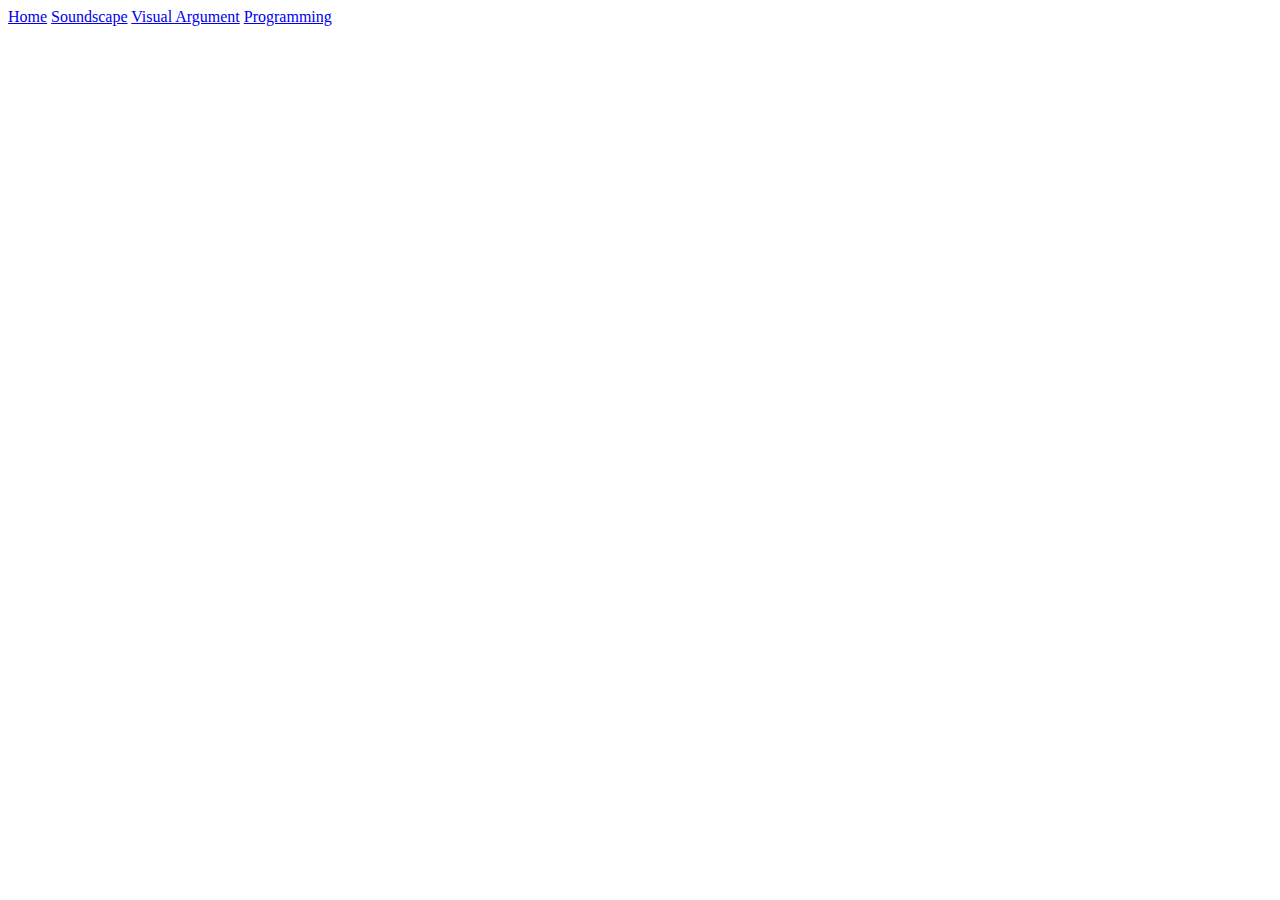
==== programming.html @ 0e5947f8 "Add files via upload" ====
<!DOCTYPE html>
<html lang="en-US">
    <head>
        <meta charset="UTF-8">
        <meta name="description" content="Website portfolio for ENGCMP0610">
        <meta name="keywords" content="Audacity, GIMP, HTML, CSS, Digital, Media">
        <meta name="author" content="Zane Kissel">
        <title>Digital Media Portfolio - Programming</title>
        <link rel="stylesheet" href="css/styles.css">
    </head>

    <body>
        <div class="topnav">
            <a href="index.html">Home</a>
            <a href="soundscape.html">Soundscape</a>
            <a href="visualarg.html">Visual Argument</a>
            <a class="active" href="programming.html">Programming</a>
        </div>


    </body>
</html>
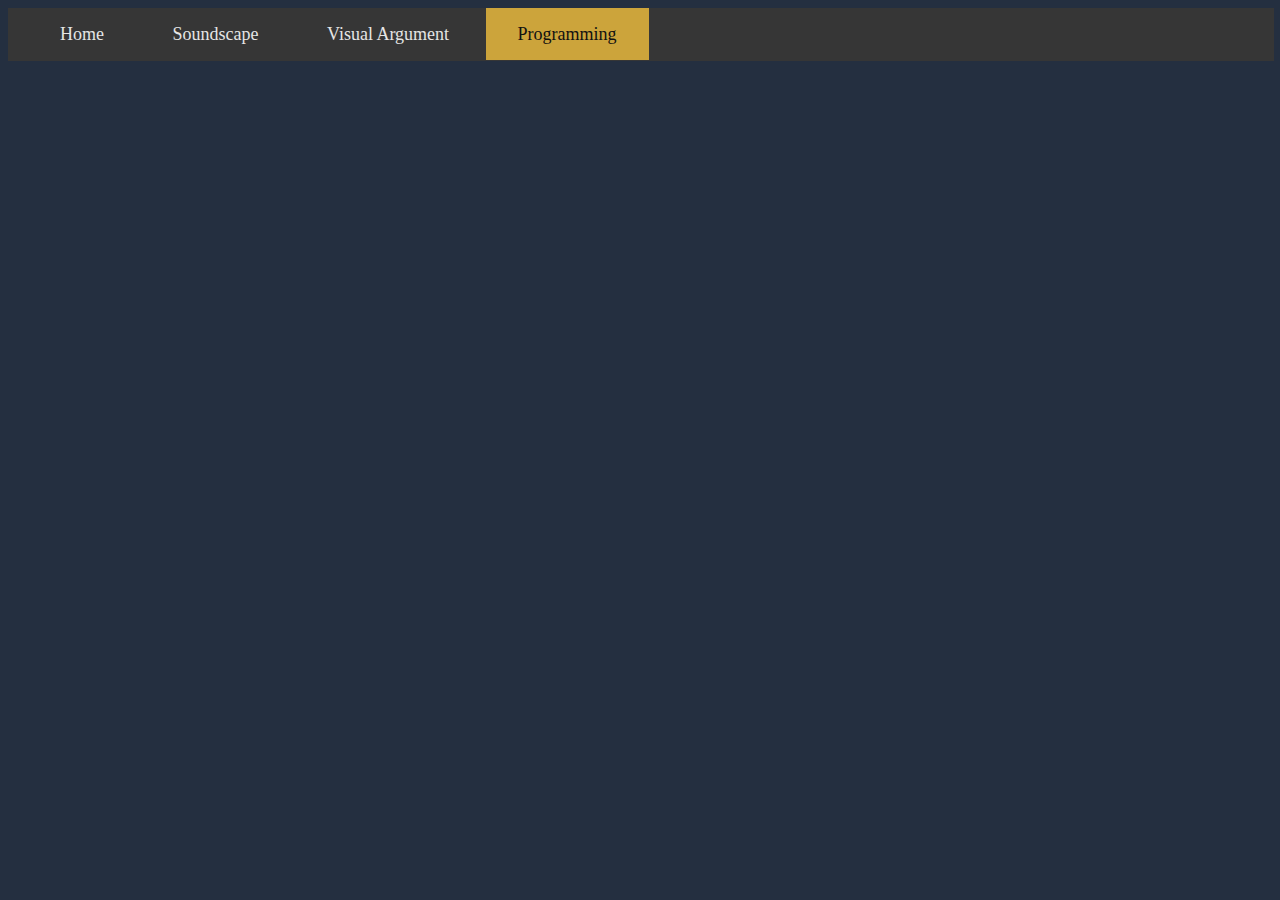
==== commit c2ce9c18: "minor link change" ====
--- a/programming.html
+++ b/programming.html
@@ -6,7 +6,7 @@
         <meta name="keywords" content="Audacity, GIMP, HTML, CSS, Digital, Media">
         <meta name="author" content="Zane Kissel">
         <title>Digital Media Portfolio - Programming</title>
-        <link rel="stylesheet" href="css/styles.css">
+        <link rel="stylesheet" type="text/css" href="css/styles.css">
     </head>
 
     <body>
--- a/css/styles.css
+++ b/css/styles.css
@@ -0,0 +1,58 @@
+:root {
+    --bg: #242f40;
+    --navcol: #363636;
+    --navbut: #111;
+    --text: #e5e5e5;
+    --act: #cca43b;
+}
+
+body {
+    background-color: var(--bg);
+}
+
+.topnav {
+    background-color: var(--navcol);
+    padding: 16px 20px;
+    font-size: 18px;
+    float: left;
+    width: 97%;
+}
+
+.topnav a {
+    color: var(--text);
+    text-decoration: none;
+    padding: 16px 32px;
+}
+
+.topnav a.active {
+    background-color: var(--act);
+    color: var(--navbut);
+}
+
+.row:after {
+    content: "";
+    display: table;
+    clear: both;
+}
+
+.col {
+    text-align: center;
+    color: var(--text);
+    float: left;
+}
+
+.col.side {
+    width: 24%;
+    padding: 45px 5px;
+}
+
+.col.middle {
+    width: 49%;
+}
+
+.ss {
+    width: 55%;
+    padding: 5% 0%;
+    margin: auto;
+    color: var(--text);
+}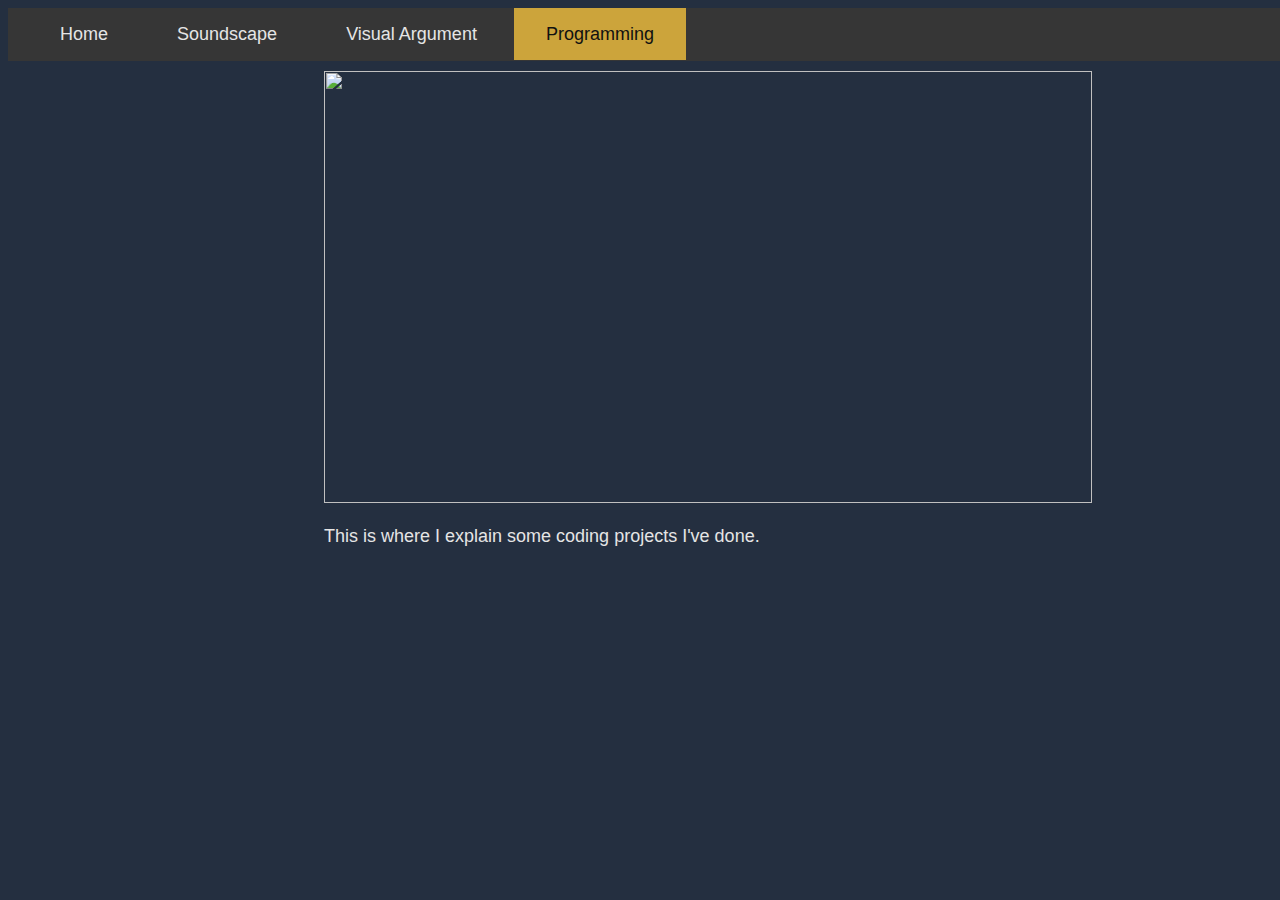
==== commit 4d895ce4: "full draft" ====
--- a/programming.html
+++ b/programming.html
@@ -17,6 +17,11 @@
             <a class="active" href="programming.html">Programming</a>
         </div>
 
+        <div class="ss">
+            <img src="" width="768" height="432">
 
+
+            <p>This is where I explain some coding projects I've done.</p> 
+        </div>
     </body>
 </html>--- a/css/styles.css
+++ b/css/styles.css
@@ -4,6 +4,11 @@
     --navbut: #111;
     --text: #e5e5e5;
     --act: #cca43b;
+}
+
+* {
+    font-family: sans-serif;   
+    font-size: 18px;
 }
 
 body {
@@ -15,7 +20,7 @@
     padding: 16px 20px;
     font-size: 18px;
     float: left;
-    width: 97%;
+    width: 98%;
 }
 
 .topnav a {
@@ -48,10 +53,12 @@
 
 .col.middle {
     width: 49%;
+    padding: 5px 15px;
+    margin: auto;
 }
 
 .ss {
-    width: 55%;
+    width: 50%;
     padding: 5% 0%;
     margin: auto;
     color: var(--text);
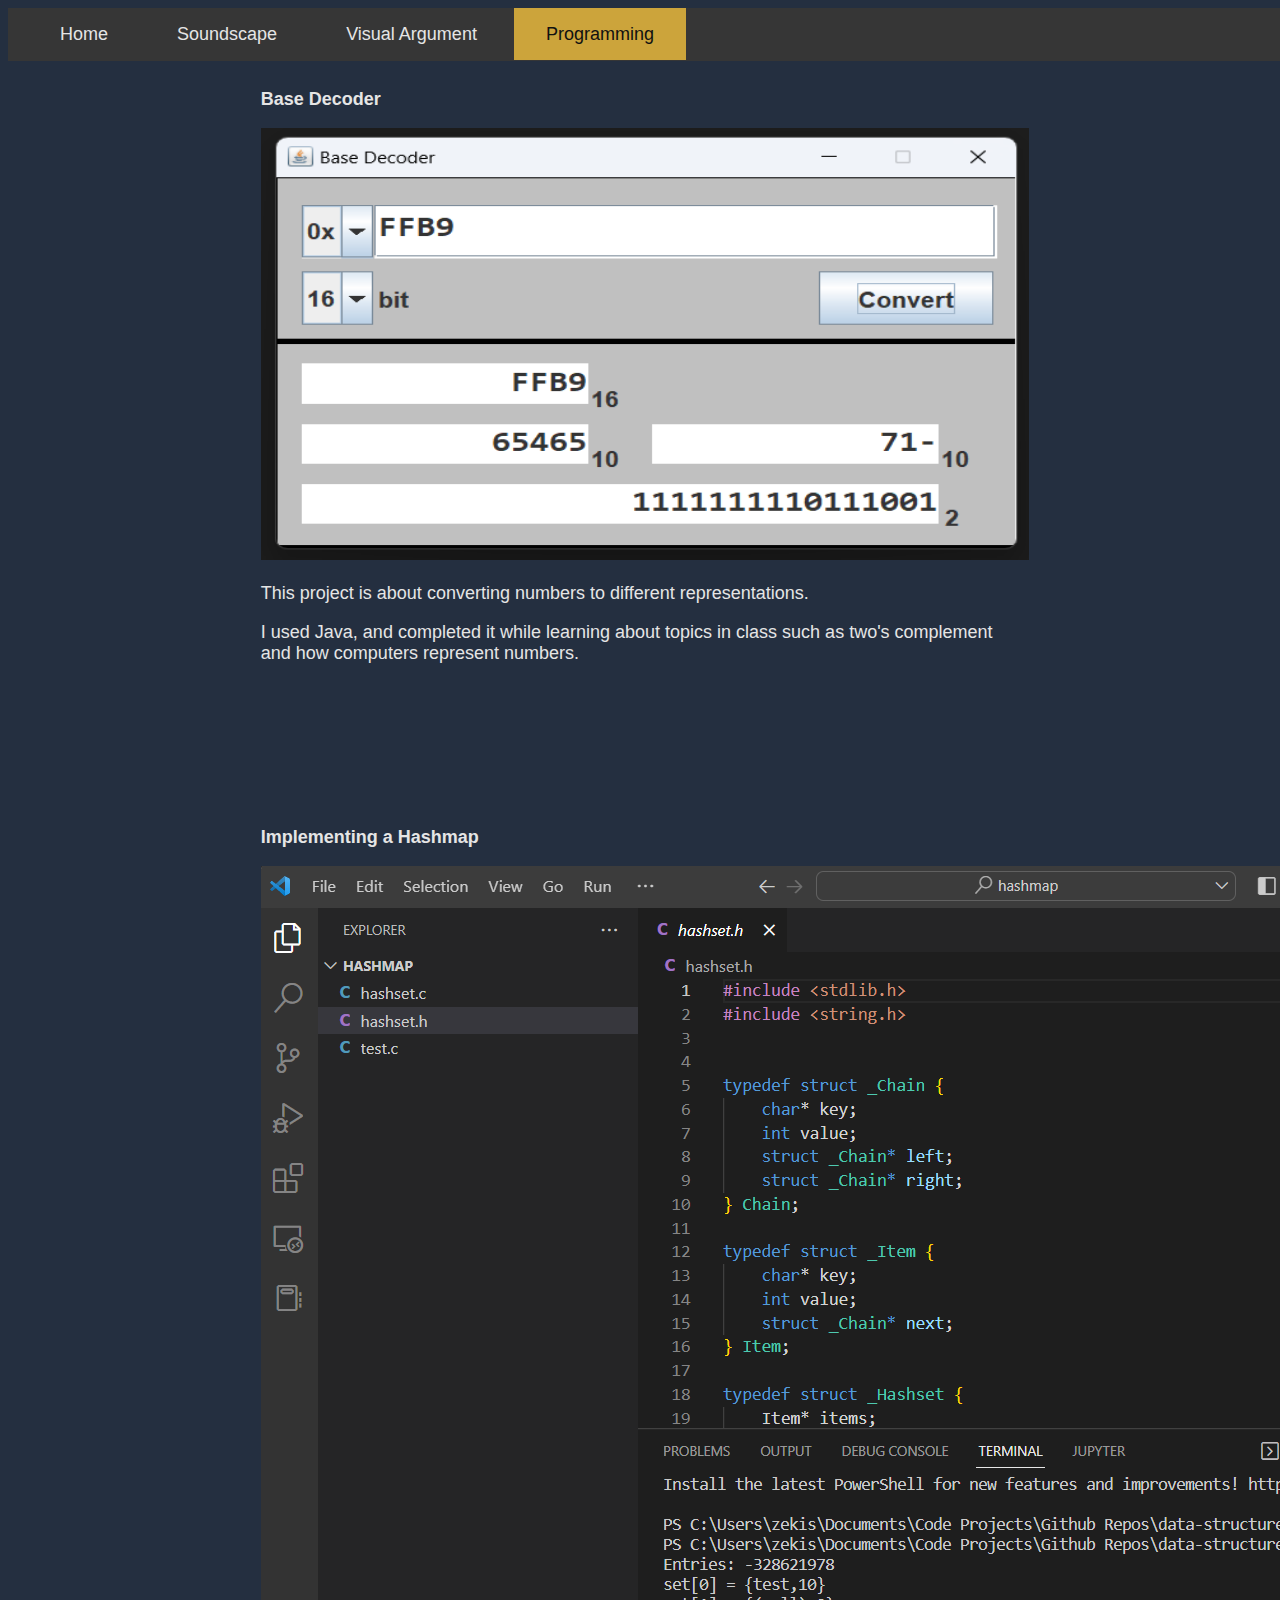
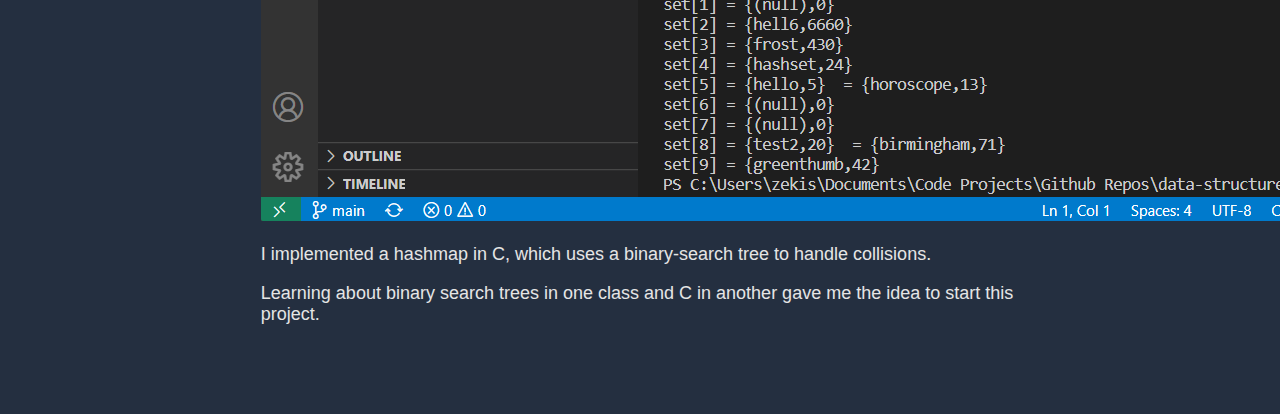
==== commit 1fc37ef7: "updated programming page" ====
--- a/programming.html
+++ b/programming.html
@@ -18,10 +18,19 @@
         </div>
 
         <div class="ss">
-            <img src="" width="768" height="432">
+            <h3>Base Decoder</h3>
+            <img src="img/decoder-pic.png" width="768" height="432">
 
+            <p>This project is about converting numbers to different representations.</p>
+            <p>I used Java, and completed it while learning about topics in class such as two's complement and how computers represent numbers.</p>
+        </div>
 
-            <p>This is where I explain some coding projects I've done.</p> 
+        <div class="ss">
+            <h3>Implementing a Hashmap</h3>
+            <img src="img/hashset-pic.png" >
+
+            <p>I implemented a hashmap in C, which uses a binary-search tree to handle collisions.</p>
+            <p>Learning about binary search trees in one class and C in another gave me the idea to start this project.</p>
         </div>
     </body>
 </html>--- a/css/styles.css
+++ b/css/styles.css
@@ -58,7 +58,7 @@
 }
 
 .ss {
-    width: 50%;
+    width: 60%;
     padding: 5% 0%;
     margin: auto;
     color: var(--text);
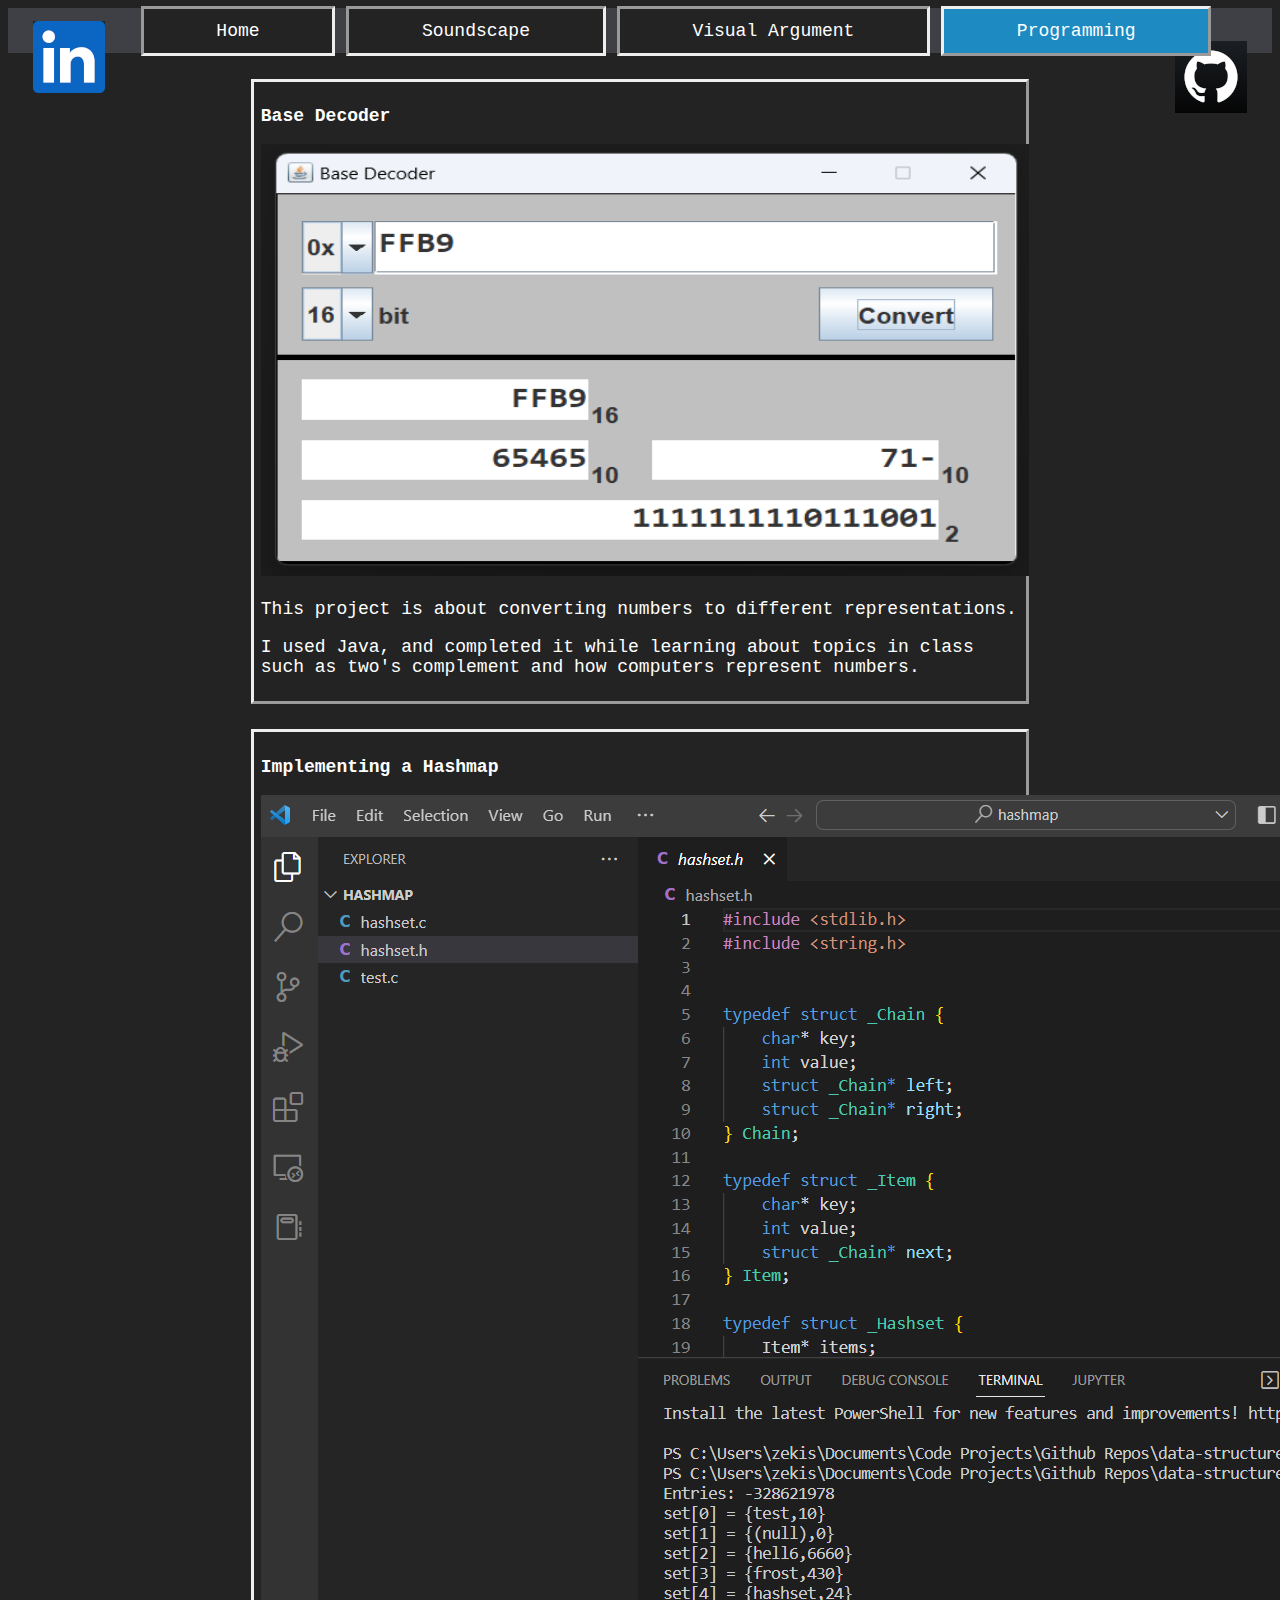
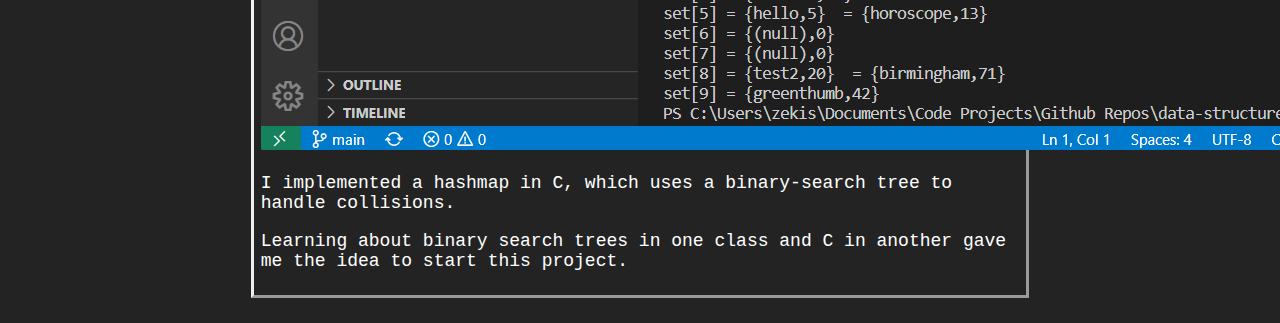
==== commit a9c58467: "update styling" ====
--- a/programming.html
+++ b/programming.html
@@ -10,14 +10,16 @@
     </head>
 
     <body>
-        <div class="topnav">
+        <div class="navbar">
+            <a class="linkedin" href="https://www.linkedin.com/in/zane-kissel-00213a257/"><img src="img/linkedin.png"></a>
             <a href="index.html">Home</a>
             <a href="soundscape.html">Soundscape</a>
             <a href="visualarg.html">Visual Argument</a>
             <a class="active" href="programming.html">Programming</a>
+            <a class="github" href="http://github.com/zekissel/"><img src="img/github.png"></a>
         </div>
 
-        <div class="ss">
+        <div class="main">
             <h3>Base Decoder</h3>
             <img src="img/decoder-pic.png" width="768" height="432">
 
@@ -25,9 +27,9 @@
             <p>I used Java, and completed it while learning about topics in class such as two's complement and how computers represent numbers.</p>
         </div>
 
-        <div class="ss">
+        <div class="main">
             <h3>Implementing a Hashmap</h3>
-            <img src="img/hashset-pic.png" >
+            <img src="img/hashset-pic.png">
 
             <p>I implemented a hashmap in C, which uses a binary-search tree to handle collisions.</p>
             <p>Learning about binary search trees in one class and C in another gave me the idea to start this project.</p>
--- a/css/styles.css
+++ b/css/styles.css
@@ -1,65 +1,68 @@
 :root {
-    --bg: #242f40;
-    --navcol: #363636;
-    --navbut: #111;
-    --text: #e5e5e5;
-    --act: #cca43b;
+    --bg: #232323;
+    --nb_bg: #3F4045;
+    --nb_active: #1D8AC1;
+    --nb_active_hover: #339DDA;
+    --nb_hover: #3b3b49;
+
+    --courier: 'Courier New', Courier, monospace;
+    --lucida: "Lucida Console", "Courier New", monospace;
 }
 
 * {
-    font-family: sans-serif;   
+    font-family: var(--lucida);
     font-size: 18px;
+    background-color: var(--bg);
+    color: white;
+    text-decoration: none;
 }
 
-body {
-    background-color: var(--bg);
+.navbar {
+    padding: 1% 2%;
+    text-align: center;
+    background-color: var(--nb_bg);
 }
 
-.topnav {
-    background-color: var(--navcol);
-    padding: 16px 20px;
-    font-size: 18px;
-    float: left;
-    width: 98%;
+.navbar a {
+    padding: 1% 6%;
+    border-style: inset;
 }
 
-.topnav a {
-    color: var(--text);
-    text-decoration: none;
-    padding: 16px 32px;
+.navbar a:hover {
+    background-color: var(--nb_hover);
 }
 
-.topnav a.active {
-    background-color: var(--act);
-    color: var(--navbut);
+.navbar a.active {
+    background-color: var(--nb_active);
+    border-style: outset;
 }
 
-.row:after {
-    content: "";
-    display: table;
-    clear: both;
+.navbar a.active:hover {
+    background-color: var(--nb_active_hover);
 }
 
-.col {
-    text-align: center;
-    color: var(--text);
-    float: left;
+.navbar a.github {
+    float: right;
+    padding: 0;
+    margin: auto 0;
+    border-style: none;
 }
 
-.col.side {
-    width: 24%;
-    padding: 45px 5px;
+.navbar a.linkedin {
+    float: left;
+    padding: 0;
+    margin: 0;
+    border-style: none;
 }
 
-.col.middle {
-    width: 49%;
-    padding: 5px 15px;
-    margin: auto;
+.main {
+    margin: 2% auto;
+    width: 60%;
+    border-style: outset;
+    padding: 0.5%;
 }
 
-.ss {
-    width: 60%;
-    padding: 5% 0%;
-    margin: auto;
-    color: var(--text);
+.main h1 {
+    text-align: center;
+    font-size: larger;
 }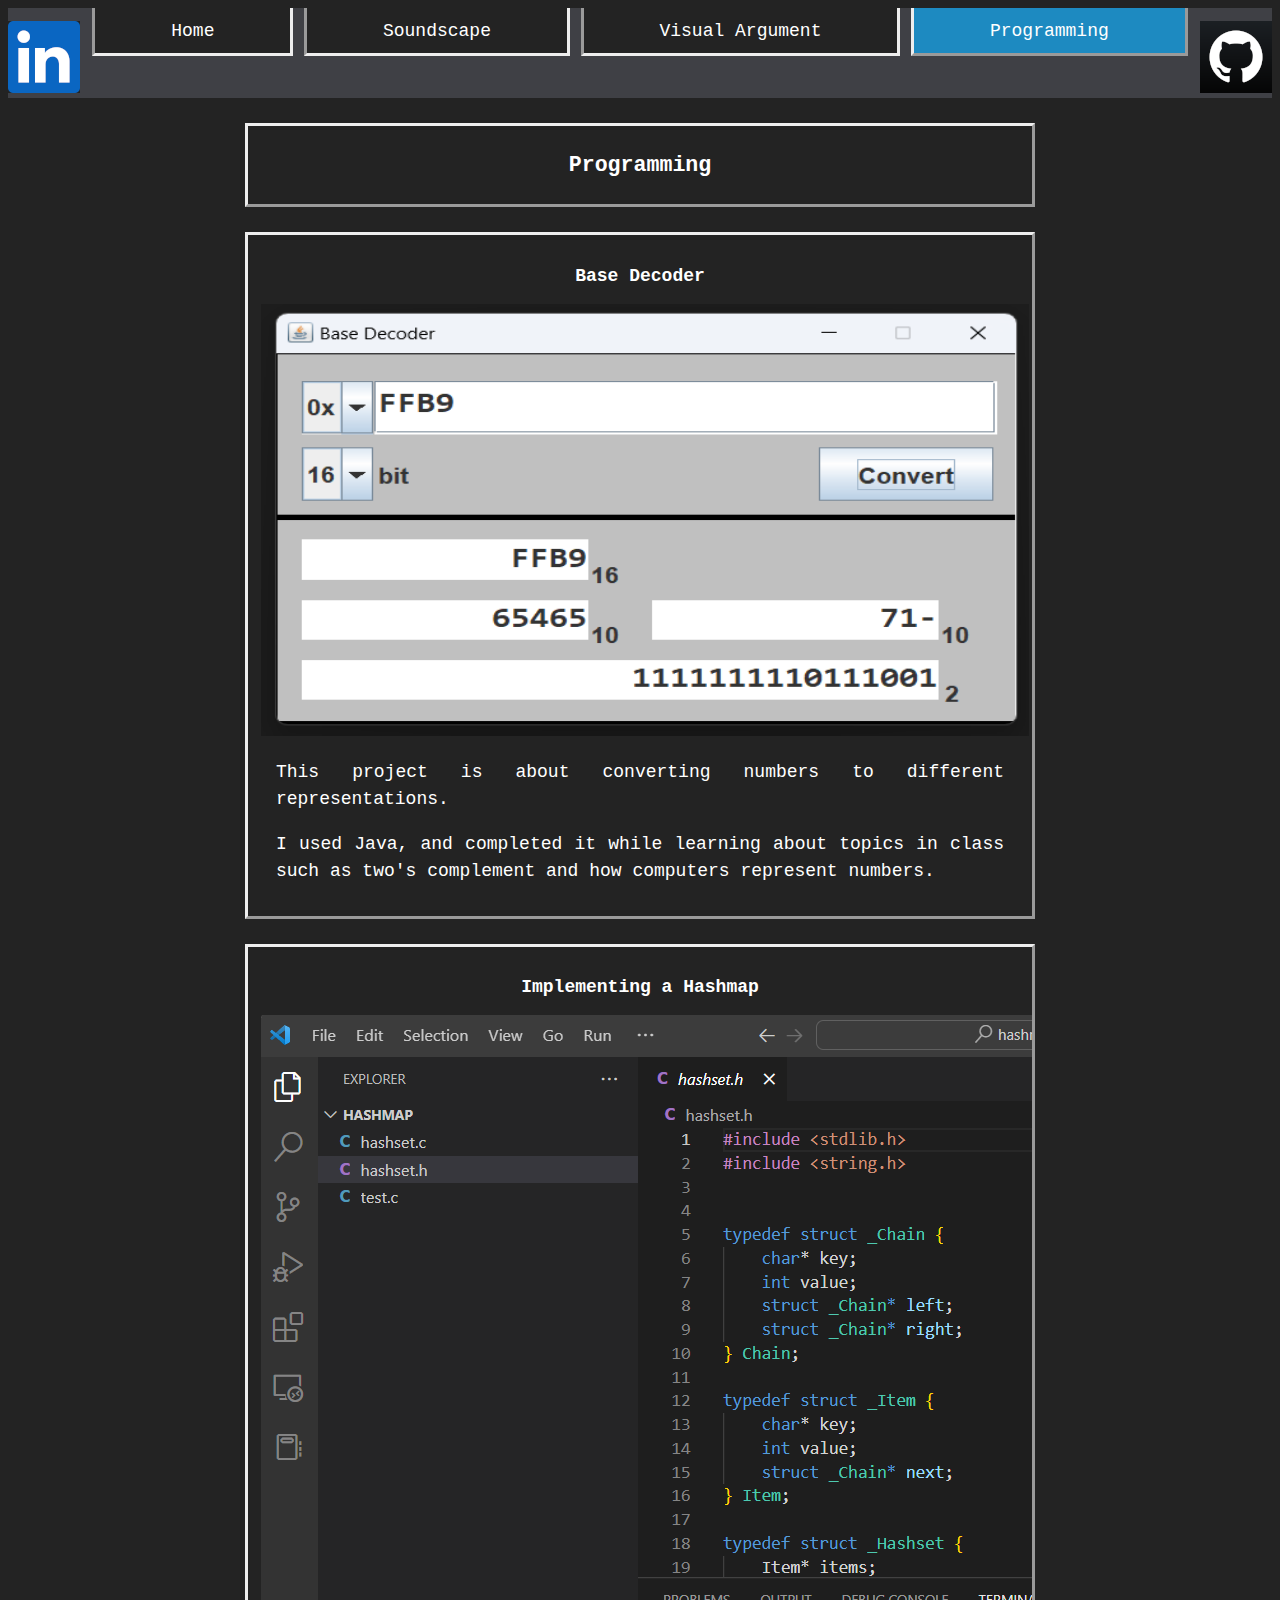
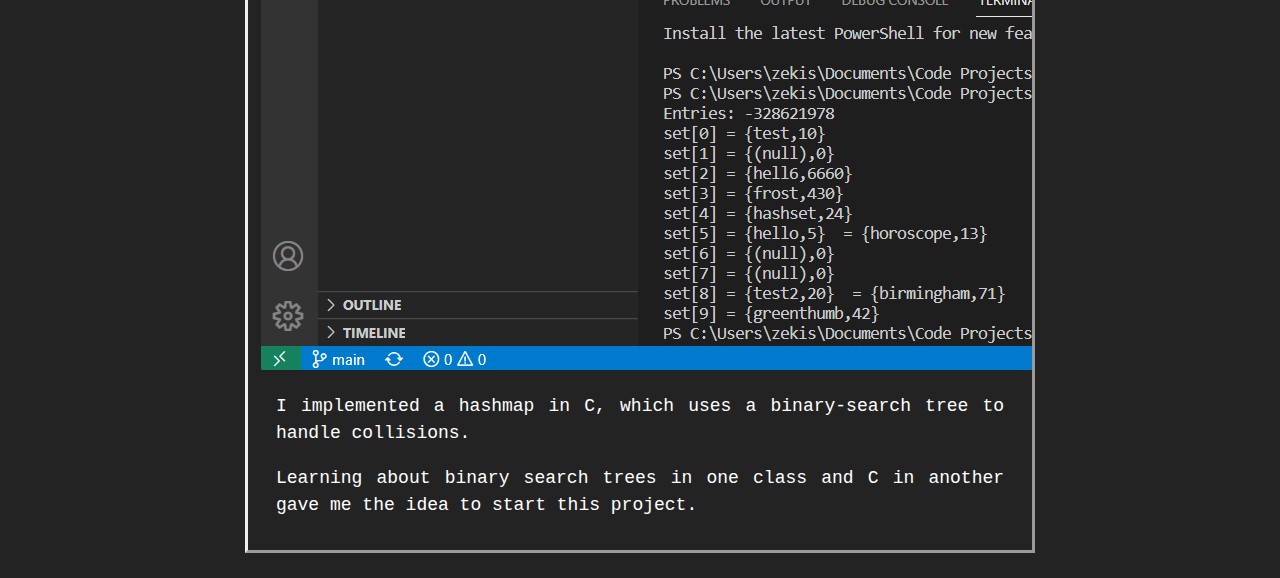
==== commit dd992514: "navbar changes" ====
--- a/programming.html
+++ b/programming.html
@@ -20,6 +20,12 @@
         </div>
 
         <div class="main">
+
+            <h1>Programming</h1>
+            
+        </div>
+
+        <div class="main">
             <h3>Base Decoder</h3>
             <img src="img/decoder-pic.png" width="768" height="432">
 
--- a/css/styles.css
+++ b/css/styles.css
@@ -18,9 +18,12 @@
 }
 
 .navbar {
-    padding: 1% 2%;
+    padding: 1% 0 0 0;
+    margin: 0%;
     text-align: center;
+    width: 100%;
     background-color: var(--nb_bg);
+    overflow: hidden;
 }
 
 .navbar a {
@@ -28,8 +31,20 @@
     border-style: inset;
 }
 
-.navbar a:hover {
-    background-color: var(--nb_hover);
+.navbar a.github {
+    float: right;
+    padding: 0;
+    margin: 0;
+    border-style: none;
+    background-color: var(--nb_bg);
+}
+
+.navbar a.linkedin {
+    float: left;
+    padding: 0;
+    margin: 0;
+    border-style: none;
+    background-color: var(--nb_bg);
 }
 
 .navbar a.active {
@@ -37,32 +52,36 @@
     border-style: outset;
 }
 
+.navbar a:hover {
+    background-color: var(--nb_hover);
+}
+
 .navbar a.active:hover {
     background-color: var(--nb_active_hover);
-}
-
-.navbar a.github {
-    float: right;
-    padding: 0;
-    margin: auto 0;
-    border-style: none;
-}
-
-.navbar a.linkedin {
-    float: left;
-    padding: 0;
-    margin: 0;
-    border-style: none;
 }
 
 .main {
     margin: 2% auto;
     width: 60%;
     border-style: outset;
-    padding: 0.5%;
+    padding: 1%;
+    text-align: center;
+    overflow: hidden;
 }
 
 .main h1 {
-    text-align: center;
     font-size: larger;
+}
+
+.main p {
+    text-align: justify;
+    padding: 0 2%;
+    line-height: 150%;
+}
+
+.profile img {
+    float: right;
+    height: 30%;
+    width: 30%;
+    margin: 2%;
 }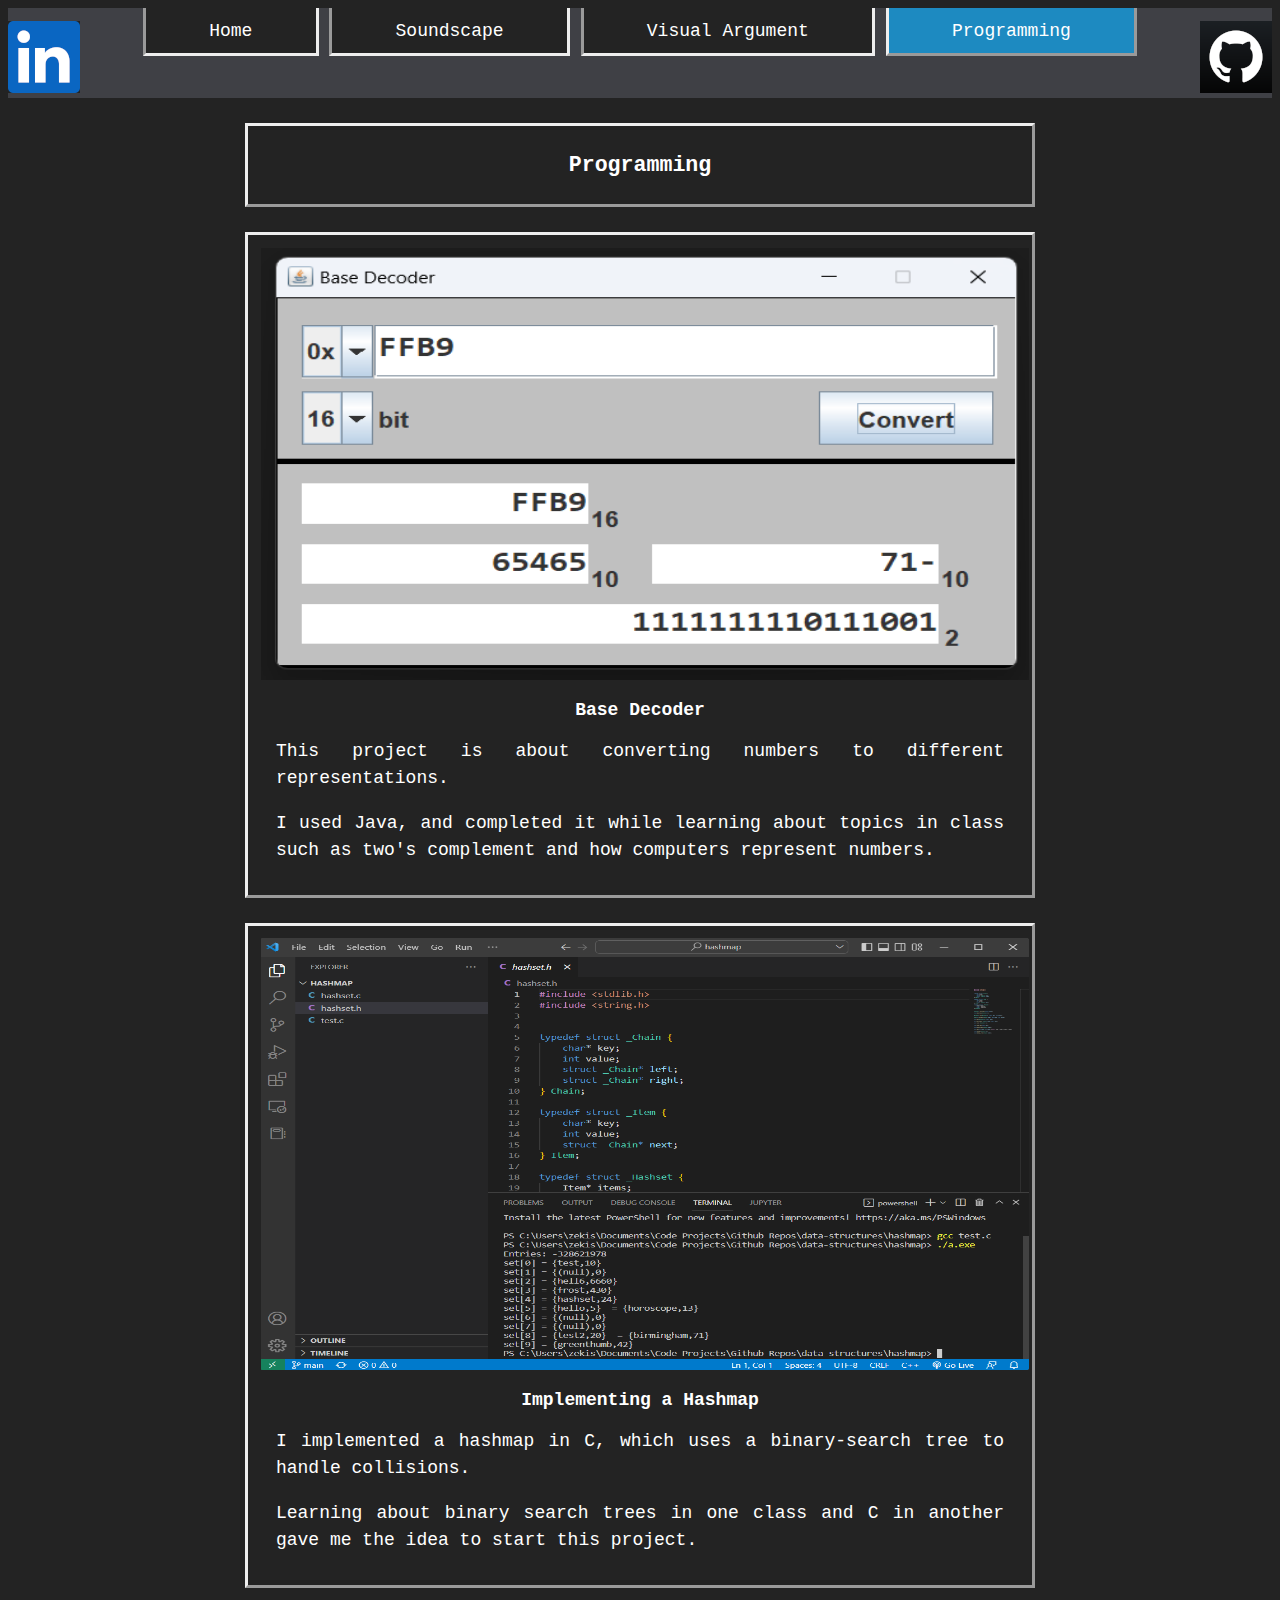
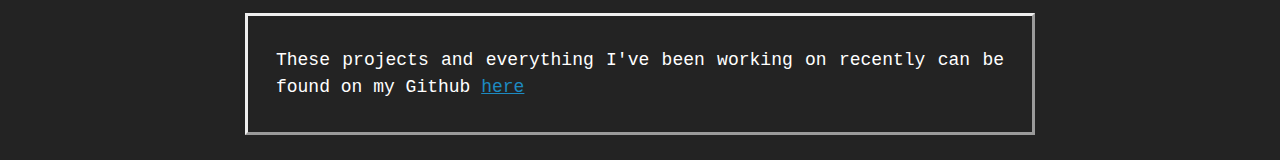
==== commit 35f22ec6: "updated programming body" ====
--- a/programming.html
+++ b/programming.html
@@ -26,19 +26,25 @@
         </div>
 
         <div class="main">
-            <h3>Base Decoder</h3>
             <img src="img/decoder-pic.png" width="768" height="432">
+
+            <h2>Base Decoder</h2>
 
             <p>This project is about converting numbers to different representations.</p>
             <p>I used Java, and completed it while learning about topics in class such as two's complement and how computers represent numbers.</p>
         </div>
 
         <div class="main">
-            <h3>Implementing a Hashmap</h3>
-            <img src="img/hashset-pic.png">
+            <img src="img/hashset-pic.png" width="768" height="432">
+
+            <h2>Implementing a Hashmap</h2>
 
             <p>I implemented a hashmap in C, which uses a binary-search tree to handle collisions.</p>
             <p>Learning about binary search trees in one class and C in another gave me the idea to start this project.</p>
         </div>
+
+        <div class="main">
+            <p>These projects and everything I've been working on recently can be found on my Github <a class="link" href="https://github.com/zekissel/">here</a></p>
+        </div>
     </body>
 </html>--- a/css/styles.css
+++ b/css/styles.css
@@ -19,7 +19,7 @@
 
 .navbar {
     padding: 1% 0 0 0;
-    margin: 0%;
+    margin: 0;
     text-align: center;
     width: 100%;
     background-color: var(--nb_bg);
@@ -27,7 +27,7 @@
 }
 
 .navbar a {
-    padding: 1% 6%;
+    padding: 1% 5%;
     border-style: inset;
 }
 
@@ -84,4 +84,9 @@
     height: 30%;
     width: 30%;
     margin: 2%;
+}
+
+.link {
+    text-decoration: underline;
+    color: var(--nb_active);
 }